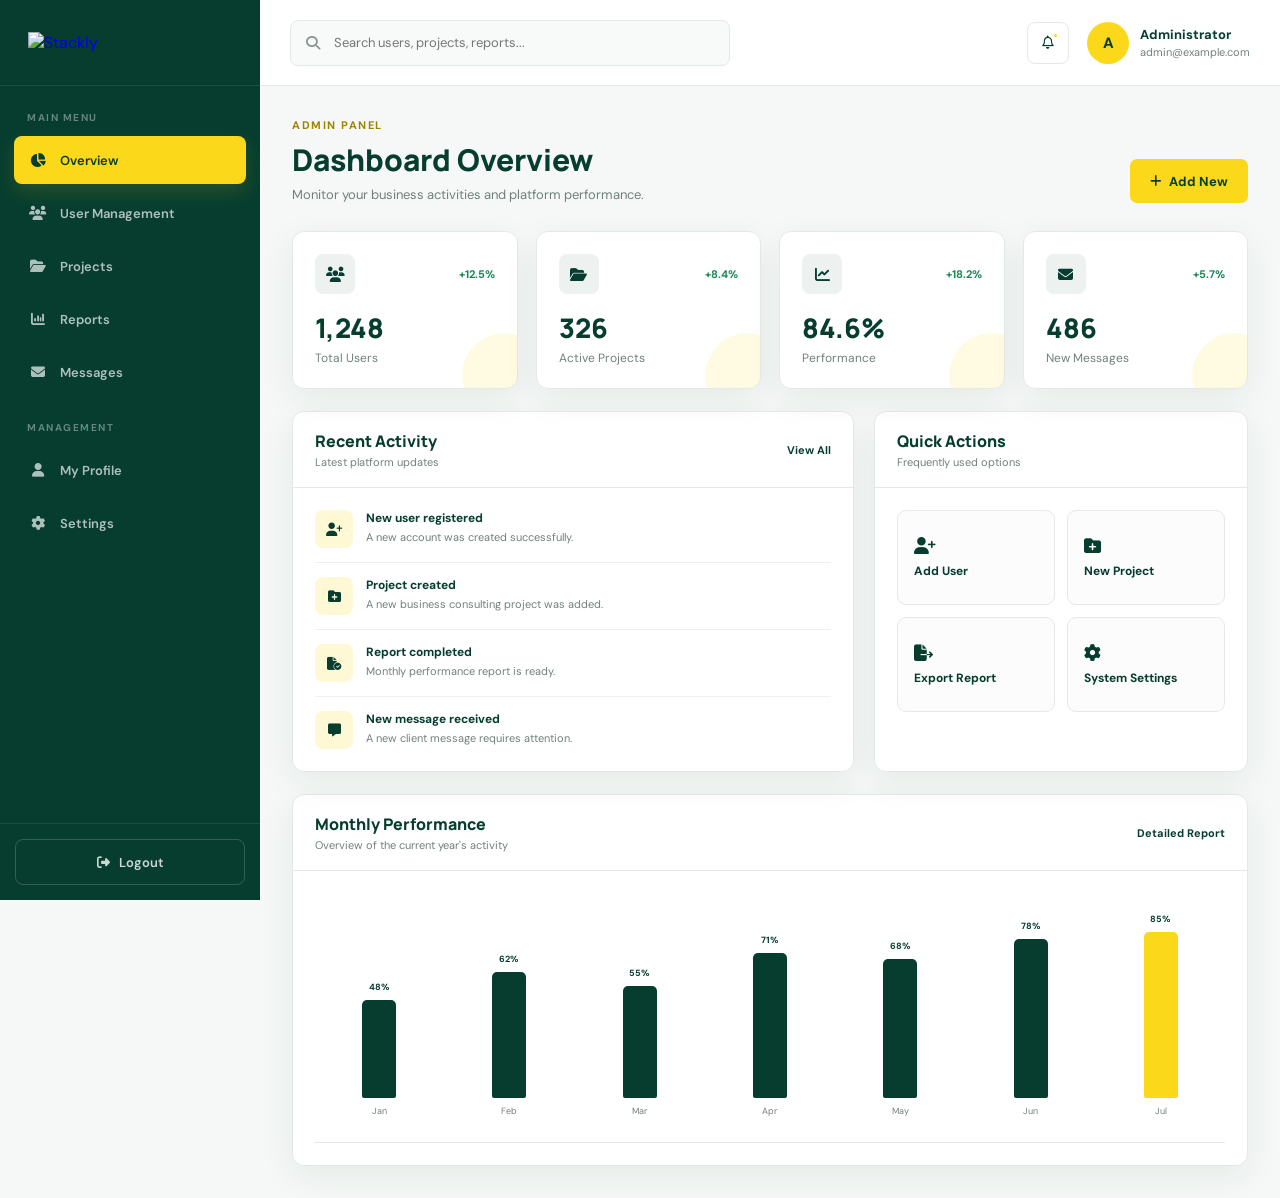
==== admin-dashboard.html @ 4df04bf5 "Add files via upload" ====
<!DOCTYPE html>
<html lang="en">

<head>
  <meta charset="UTF-8">
  <meta name="viewport" content="width=device-width, initial-scale=1.0">

  <title>Admin Dashboard | Stackly</title>

  <link rel="preconnect" href="https://fonts.googleapis.com">
  <link rel="preconnect" href="https://fonts.gstatic.com" crossorigin>

  <link
    href="https://fonts.googleapis.com/css2?family=DM+Sans:wght@400;500;600;700&family=Manrope:wght@500;600;700;800&display=swap"
    rel="stylesheet">

  <link
    rel="stylesheet"
    href="https://cdnjs.cloudflare.com/ajax/libs/font-awesome/6.7.2/css/all.min.css">

  <style>
    :root {
      --green: #063d2f;
      --green-light: #0b5743;
      --yellow: #fbd819;
      --white: #ffffff;
      --bg: #f5f8f6;
      --border: #e2e9e6;
      --text: #063d2f;
      --muted: #71807b;
      --danger: #dc3545;
      --success: #198754;
      --warning: #d69e00;
      --shadow: 0 10px 35px rgba(6, 61, 47, .07);
      --sidebar-width: 260px;
    }

    * {
      margin: 0;
      padding: 0;
      box-sizing: border-box;
    }

    html {
      scroll-behavior: smooth;
    }

    body {
      font-family: "DM Sans", sans-serif;
      background: var(--bg);
      color: var(--text);
      overflow-x: hidden;
    }

    button,
    input,
    select {
      font-family: inherit;
    }

    a {
      text-decoration: none;
    }

    /* =========================================
       SIDEBAR
    ========================================= */

    .admin_sidebar {
      position: fixed;
      top: 0;
      left: 0;
      z-index: 1000;
      width: var(--sidebar-width);
      height: 100vh;
      display: flex;
      flex-direction: column;
      background: var(--green);
      transition: .35s ease;
    }

    .sidebar_logo {
      height: 86px;
      padding: 20px 28px;
      display: flex;
      align-items: center;
      border-bottom: 1px solid rgba(255,255,255,.09);
    }

    .sidebar_logo img {
      width: 145px;
      height: auto;
      display: block;
    }

    .sidebar_menu {
      flex: 1;
      padding: 25px 14px;
      overflow-y: auto;
    }

    .menu_label {
      display: block;
      margin: 0 13px 12px;
      color: rgba(255,255,255,.38);
      font-size: 10px;
      font-weight: 700;
      letter-spacing: 1.5px;
      text-transform: uppercase;
    }

    .sidebar_menu ul {
      padding: 0;
      margin: 0;
      list-style: none;
    }

    .sidebar_menu li {
      margin-bottom: 5px;
    }

    .sidebar_menu a {
      position: relative;
      min-height: 48px;
      padding: 0 14px;
      display: flex;
      align-items: center;
      gap: 13px;
      border-radius: 8px;
      color: rgba(255,255,255,.68);
      font-size: 13px;
      font-weight: 600;
      transition: .3s ease;
    }

    .sidebar_menu a i {
      width: 19px;
      text-align: center;
      font-size: 14px;
    }

    .sidebar_menu a:hover {
      color: var(--yellow);
      background: rgba(255,255,255,.06);
      transform: translateX(3px);
    }

    .sidebar_menu a.active {
      color: var(--green);
      background: var(--yellow);
      box-shadow: 0 8px 20px rgba(251,216,25,.14);
    }

    .sidebar_menu a.active i {
      color: var(--green);
    }

    .sidebar_bottom {
      padding: 15px;
      border-top: 1px solid rgba(255,255,255,.09);
    }

    .logout_btn {
      width: 100%;
      height: 46px;
      display: flex;
      align-items: center;
      justify-content: center;
      gap: 9px;
      border: 1px solid rgba(255,255,255,.18);
      border-radius: 8px;
      background: transparent;
      color: rgba(255,255,255,.8);
      font-size: 13px;
      font-weight: 600;
      cursor: pointer;
      transition: .3s ease;
    }

    .logout_btn:hover {
      color: var(--green);
      background: var(--yellow);
      border-color: var(--yellow);
    }

    /* =========================================
       MOBILE OVERLAY
    ========================================= */

    .sidebar_overlay {
      position: fixed;
      inset: 0;
      z-index: 998;
      display: none;
      background: rgba(0,0,0,.45);
    }

    .sidebar_overlay.show {
      display: block;
    }

    /* =========================================
       MAIN
    ========================================= */

    .admin_main {
      min-height: 100vh;
      margin-left: var(--sidebar-width);
    }

    /* =========================================
       TOP HEADER
    ========================================= */

    .admin_header {
      position: sticky;
      top: 0;
      z-index: 900;
      height: 86px;
      padding: 0 30px;
      display: flex;
      align-items: center;
      justify-content: space-between;
      gap: 25px;
      background: rgba(255,255,255,.95);
      border-bottom: 1px solid var(--border);
      backdrop-filter: blur(15px);
    }

    .mobile_menu_btn {
      display: none;
      width: 42px;
      height: 42px;
      border: 1px solid var(--border);
      border-radius: 8px;
      background: var(--white);
      color: var(--green);
      cursor: pointer;
    }

    .header_search {
      position: relative;
      width: 100%;
      max-width: 440px;
    }

    .header_search i {
      position: absolute;
      top: 50%;
      left: 16px;
      transform: translateY(-50%);
      color: #8b9894;
      font-size: 14px;
    }

    .header_search input {
      width: 100%;
      height: 46px;
      padding: 0 18px 0 43px;
      border: 1px solid var(--border);
      border-radius: 8px;
      outline: none;
      background: #f8faf9;
      color: var(--green);
      font-size: 13px;
      transition: .3s ease;
    }

    .header_search input:focus {
      border-color: var(--yellow);
      background: var(--white);
      box-shadow: 0 0 0 3px rgba(251,216,25,.12);
    }

    .header_right {
      display: flex;
      align-items: center;
      gap: 18px;
    }

    .header_notification {
      position: relative;
      width: 42px;
      height: 42px;
      display: flex;
      align-items: center;
      justify-content: center;
      border: 1px solid var(--border);
      border-radius: 8px;
      background: var(--white);
      color: var(--green);
      cursor: pointer;
    }

    .notification_dot {
      position: absolute;
      top: 9px;
      right: 9px;
      width: 7px;
      height: 7px;
      border-radius: 50%;
      background: var(--yellow);
      border: 2px solid var(--white);
    }

    .header_user {
      display: flex;
      align-items: center;
      gap: 11px;
    }

    .user_avatar {
      width: 42px;
      height: 42px;
      display: flex;
      align-items: center;
      justify-content: center;
      border-radius: 50%;
      background: var(--yellow);
      color: var(--green);
      font-size: 15px;
      font-weight: 800;
    }

    .user_details strong {
      display: block;
      color: var(--green);
      font-size: 13px;
    }

    .user_details span {
      display: block;
      margin-top: 2px;
      color: var(--muted);
      font-size: 11px;
    }

    /* =========================================
       CONTENT
    ========================================= */

    .dashboard_content {
      padding: 32px;
    }

    .page_heading {
      margin-bottom: 28px;
      display: flex;
      align-items: flex-end;
      justify-content: space-between;
      gap: 20px;
    }

    .page_heading .eyebrow {
      display: block;
      margin-bottom: 7px;
      color: #9b8500;
      font-size: 11px;
      font-weight: 700;
      letter-spacing: 1.5px;
      text-transform: uppercase;
    }

    .page_heading h1 {
      margin-bottom: 6px;
      color: var(--green);
      font-family: "Manrope", sans-serif;
      font-size: 30px;
      font-weight: 800;
    }

    .page_heading p {
      color: var(--muted);
      font-size: 13px;
    }

    .header_action {
      min-height: 44px;
      padding: 0 18px;
      display: inline-flex;
      align-items: center;
      gap: 8px;
      border: 2px solid var(--yellow);
      border-radius: 7px;
      background: var(--yellow);
      color: var(--green);
      font-size: 13px;
      font-weight: 700;
      transition: .3s ease;
    }

    .header_action:hover {
      background: var(--green);
      border-color: var(--green);
      color: var(--white);
      transform: translateY(-2px);
    }

    /* =========================================
       DASHBOARD SECTIONS
    ========================================= */

    .dashboard_section {
      display: none;
      animation: sectionReveal .45s ease both;
    }

    .dashboard_section.active {
      display: block;
    }

    /* =========================================
       STAT CARDS
    ========================================= */

    .stats_grid {
      display: grid;
      grid-template-columns: repeat(4, 1fr);
      gap: 18px;
      margin-bottom: 22px;
    }

    .stat_card {
      position: relative;
      min-height: 145px;
      padding: 22px;
      overflow: hidden;
      background: var(--white);
      border: 1px solid var(--border);
      border-radius: 12px;
      box-shadow: var(--shadow);
      transition: .3s ease;
    }

    .stat_card:hover {
      transform: translateY(-5px);
      box-shadow: 0 16px 40px rgba(6,61,47,.11);
    }

    .stat_card::after {
      content: "";
      position: absolute;
      width: 85px;
      height: 85px;
      right: -30px;
      bottom: -30px;
      border-radius: 50%;
      background: rgba(251,216,25,.12);
    }

    .stat_top {
      display: flex;
      align-items: center;
      justify-content: space-between;
      margin-bottom: 15px;
    }

    .stat_icon {
      width: 40px;
      height: 40px;
      display: flex;
      align-items: center;
      justify-content: center;
      border-radius: 8px;
      background: rgba(6,61,47,.07);
      color: var(--green);
      font-size: 15px;
    }

    .stat_change {
      color: var(--success);
      font-size: 11px;
      font-weight: 700;
    }

    .stat_card h3 {
      margin-bottom: 4px;
      color: var(--green);
      font-family: "Manrope", sans-serif;
      font-size: 27px;
      font-weight: 800;
    }

    .stat_card p {
      color: var(--muted);
      font-size: 12px;
    }

    /* =========================================
       GRID
    ========================================= */

    .content_grid {
      display: grid;
      grid-template-columns: 1.5fr 1fr;
      gap: 20px;
      margin-bottom: 22px;
    }

    .content_card {
      background: var(--white);
      border: 1px solid var(--border);
      border-radius: 12px;
      box-shadow: var(--shadow);
      overflow: hidden;
    }

    .card_header {
      min-height: 70px;
      padding: 18px 22px;
      display: flex;
      align-items: center;
      justify-content: space-between;
      gap: 15px;
      border-bottom: 1px solid var(--border);
    }

    .card_header h2 {
      color: var(--green);
      font-family: "Manrope", sans-serif;
      font-size: 16px;
      font-weight: 800;
    }

    .card_header p {
      margin-top: 3px;
      color: var(--muted);
      font-size: 11px;
    }

    .card_link {
      color: var(--green);
      font-size: 11px;
      font-weight: 700;
    }

    .card_link:hover {
      color: #9b8500;
    }

    .card_body {
      padding: 22px;
    }

    /* =========================================
       ACTIVITY
    ========================================= */

    .activity_item {
      display: flex;
      gap: 13px;
      padding: 14px 0;
      border-bottom: 1px solid #edf1ef;
    }

    .activity_item:first-child {
      padding-top: 0;
    }

    .activity_item:last-child {
      border-bottom: 0;
      padding-bottom: 0;
    }

    .activity_icon {
      width: 38px;
      height: 38px;
      flex: 0 0 38px;
      display: flex;
      align-items: center;
      justify-content: center;
      border-radius: 8px;
      background: rgba(251,216,25,.18);
      color: var(--green);
      font-size: 13px;
    }

    .activity_content strong {
      display: block;
      margin-bottom: 3px;
      color: var(--green);
      font-size: 12px;
    }

    .activity_content span {
      display: block;
      color: var(--muted);
      font-size: 11px;
      line-height: 1.5;
    }

    /* =========================================
       QUICK ACTIONS
    ========================================= */

    .quick_actions {
      display: grid;
      grid-template-columns: 1fr 1fr;
      gap: 12px;
    }

    .quick_action {
      min-height: 95px;
      padding: 16px;
      display: flex;
      flex-direction: column;
      justify-content: center;
      gap: 9px;
      border: 1px solid var(--border);
      border-radius: 9px;
      background: #fbfcfb;
      color: var(--green);
      transition: .3s ease;
    }

    .quick_action:hover {
      border-color: var(--yellow);
      background: #fffdf1;
      transform: translateY(-3px);
    }

    .quick_action i {
      font-size: 17px;
    }

    .quick_action span {
      font-size: 12px;
      font-weight: 700;
    }

    /* =========================================
       SEARCH BAR
    ========================================= */

    .section_toolbar {
      margin-bottom: 18px;
      padding: 15px;
      display: flex;
      align-items: center;
      justify-content: space-between;
      gap: 15px;
      background: var(--white);
      border: 1px solid var(--border);
      border-radius: 10px;
    }

    .section_search {
      position: relative;
      width: 100%;
      max-width: 350px;
    }

    .section_search i {
      position: absolute;
      left: 14px;
      top: 50%;
      transform: translateY(-50%);
      color: #8b9894;
      font-size: 13px;
    }

    .section_search input {
      width: 100%;
      height: 42px;
      padding: 0 15px 0 38px;
      border: 1px solid var(--border);
      border-radius: 7px;
      outline: none;
      font-size: 12px;
      color: var(--green);
    }

    .section_search input:focus {
      border-color: var(--yellow);
      box-shadow: 0 0 0 3px rgba(251,216,25,.1);
    }

    .filter_select {
      height: 42px;
      padding: 0 35px 0 12px;
      border: 1px solid var(--border);
      border-radius: 7px;
      background: var(--white);
      color: var(--green);
      outline: none;
      cursor: pointer;
      font-size: 12px;
    }

    /* =========================================
       TABLE
    ========================================= */

    .table_wrap {
      width: 100%;
      overflow-x: auto;
      background: var(--white);
      border: 1px solid var(--border);
      border-radius: 12px;
      box-shadow: var(--shadow);
    }

    .admin_table {
      width: 100%;
      min-width: 700px;
      border-collapse: collapse;
    }

    .admin_table th {
      padding: 15px 18px;
      background: #f8faf9;
      color: #687771;
      font-size: 10px;
      font-weight: 700;
      letter-spacing: .7px;
      text-align: left;
      text-transform: uppercase;
      border-bottom: 1px solid var(--border);
    }

    .admin_table td {
      padding: 16px 18px;
      color: var(--green);
      font-size: 12px;
      border-bottom: 1px solid #edf1ef;
    }

    .admin_table tr:last-child td {
      border-bottom: 0;
    }

    .admin_table tbody tr {
      transition: .2s ease;
    }

    .admin_table tbody tr:hover {
      background: #fcfdfc;
    }

    .table_user {
      display: flex;
      align-items: center;
      gap: 10px;
    }

    .mini_avatar {
      width: 32px;
      height: 32px;
      display: flex;
      align-items: center;
      justify-content: center;
      border-radius: 50%;
      background: var(--green);
      color: var(--yellow);
      font-size: 11px;
      font-weight: 800;
    }

    .table_user strong {
      display: block;
      font-size: 12px;
    }

    .table_user span {
      display: block;
      margin-top: 2px;
      color: var(--muted);
      font-size: 10px;
    }

    .status {
      display: inline-flex;
      align-items: center;
      gap: 5px;
      padding: 5px 9px;
      border-radius: 20px;
      font-size: 10px;
      font-weight: 700;
    }

    .status.active {
      background: rgba(25,135,84,.1);
      color: var(--success);
    }

    .status.pending {
      background: rgba(251,216,25,.18);
      color: #997d00;
    }

    .status.inactive {
      background: rgba(220,53,69,.1);
      color: var(--danger);
    }

    .table_action {
      width: 32px;
      height: 32px;
      display: inline-flex;
      align-items: center;
      justify-content: center;
      border: 1px solid var(--border);
      border-radius: 6px;
      background: var(--white);
      color: var(--green);
      cursor: pointer;
      transition: .25s ease;
    }

    .table_action:hover {
      background: var(--yellow);
      border-color: var(--yellow);
    }

    /* =========================================
       CHART
    ========================================= */

    .chart_area {
      height: 250px;
      padding-top: 10px;
    }

    .chart_bars {
      height: 100%;
      display: flex;
      align-items: flex-end;
      justify-content: space-around;
      gap: 12px;
      padding: 10px 5px 25px;
      border-bottom: 1px solid var(--border);
    }

    .chart_bar_group {
      height: 100%;
      flex: 1;
      max-width: 55px;
      display: flex;
      align-items: center;
      flex-direction: column;
      justify-content: flex-end;
      gap: 7px;
    }

    .chart_value {
      color: var(--green);
      font-size: 9px;
      font-weight: 700;
    }

    .chart_bar {
      width: 100%;
      max-width: 34px;
      min-height: 8px;
      border-radius: 5px 5px 2px 2px;
      background: var(--green);
      animation: barGrow .8s ease both;
      transform-origin: bottom;
    }

    .chart_bar.highlight {
      background: var(--yellow);
    }

    .chart_label {
      color: var(--muted);
      font-size: 9px;
    }

    /* =========================================
       PROFILE
    ========================================= */

    .profile_card {
      max-width: 800px;
      background: var(--white);
      border: 1px solid var(--border);
      border-radius: 12px;
      box-shadow: var(--shadow);
      overflow: hidden;
    }

    .profile_banner {
      height: 130px;
      position: relative;
      background: var(--green);
      overflow: hidden;
    }

    .profile_banner::after {
      content: "";
      position: absolute;
      width: 220px;
      height: 220px;
      right: -60px;
      top: -120px;
      border: 35px solid rgba(251,216,25,.15);
      border-radius: 50%;
    }

    .profile_avatar_large {
      position: absolute;
      z-index: 2;
      bottom: -35px;
      left: 28px;
      width: 90px;
      height: 90px;
      display: flex;
      align-items: center;
      justify-content: center;
      border: 5px solid var(--white);
      border-radius: 50%;
      background: var(--yellow);
      color: var(--green);
      font-size: 28px;
      font-weight: 800;
    }

    .profile_body {
      padding: 55px 28px 28px;
    }

    .profile_body h2 {
      margin-bottom: 5px;
      color: var(--green);
      font-family: "Manrope", sans-serif;
      font-size: 22px;
      font-weight: 800;
    }

    .profile_body > p {
      color: var(--muted);
      font-size: 12px;
    }

    .profile_info {
      display: grid;
      grid-template-columns: 1fr 1fr;
      gap: 15px;
      margin-top: 25px;
    }

    .profile_info_item {
      padding: 16px;
      border: 1px solid var(--border);
      border-radius: 8px;
    }

    .profile_info_item span {
      display: block;
      margin-bottom: 5px;
      color: var(--muted);
      font-size: 10px;
      text-transform: uppercase;
    }

    .profile_info_item strong {
      color: var(--green);
      font-size: 13px;
      word-break: break-word;
    }

    /* =========================================
       SETTINGS
    ========================================= */

    .settings_card {
      max-width: 800px;
      padding: 28px;
      background: var(--white);
      border: 1px solid var(--border);
      border-radius: 12px;
      box-shadow: var(--shadow);
    }

    .setting_row {
      min-height: 70px;
      display: flex;
      align-items: center;
      justify-content: space-between;
      gap: 20px;
      border-bottom: 1px solid var(--border);
    }

    .setting_row:last-child {
      border-bottom: 0;
    }

    .setting_row strong {
      display: block;
      margin-bottom: 4px;
      color: var(--green);
      font-size: 13px;
    }

    .setting_row span {
      color: var(--muted);
      font-size: 11px;
    }

    .toggle {
      position: relative;
      width: 45px;
      height: 24px;
      display: inline-block;
    }

    .toggle input {
      display: none;
    }

    .toggle_slider {
      position: absolute;
      inset: 0;
      border-radius: 30px;
      background: #d9e2df;
      cursor: pointer;
      transition: .3s;
    }

    .toggle_slider::before {
      content: "";
      position: absolute;
      width: 18px;
      height: 18px;
      left: 3px;
      top: 3px;
      border-radius: 50%;
      background: var(--white);
      transition: .3s;
    }

    .toggle input:checked + .toggle_slider {
      background: var(--green);
    }

    .toggle input:checked + .toggle_slider::before {
      transform: translateX(21px);
      background: var(--yellow);
    }

    /* =========================================
       EMPTY SEARCH
    ========================================= */

    .no_results {
      display: none;
      padding: 35px 20px;
      text-align: center;
      color: var(--muted);
      font-size: 13px;
    }

    /* =========================================
       ANIMATIONS
    ========================================= */

    @keyframes sectionReveal {
      from {
        opacity: 0;
        transform: translateY(12px);
      }

      to {
        opacity: 1;
        transform: translateY(0);
      }
    }

    @keyframes barGrow {
      from {
        transform: scaleY(0);
      }

      to {
        transform: scaleY(1);
      }
    }

    /* =========================================
       RESPONSIVE
    ========================================= */

    @media (max-width: 1200px) {
      .stats_grid {
        grid-template-columns: repeat(2, 1fr);
      }

      .content_grid {
        grid-template-columns: 1fr;
      }
    }

    @media (max-width: 991px) {

      .admin_sidebar {
        transform: translateX(-100%);
      }

      .admin_sidebar.open {
        transform: translateX(0);
      }

      .admin_main {
        margin-left: 0;
      }

      .mobile_menu_btn {
        display: inline-flex;
        align-items: center;
        justify-content: center;
      }

      .admin_header {
        padding: 0 20px;
      }

      .header_search {
        max-width: none;
      }

      .dashboard_content {
        padding: 25px 20px;
      }
    }

    @media (max-width: 767px) {

      .admin_header {
        height: 72px;
        gap: 10px;
      }

      .header_right {
        gap: 8px;
      }

      .header_notification {
        display: none;
      }

      .user_details {
        display: none;
      }

      .header_search {
        max-width: 220px;
      }

      .page_heading {
        align-items: flex-start;
        flex-direction: column;
      }

      .stats_grid {
        grid-template-columns: 1fr 1fr;
      }

      .profile_info {
        grid-template-columns: 1fr;
      }
    }

    @media (max-width: 575px) {

      .dashboard_content {
        padding: 20px 14px;
      }

      .header_search {
        display: none;
      }

      .stats_grid {
        grid-template-columns: 1fr;
      }

      .quick_actions {
        grid-template-columns: 1fr;
      }

      .section_toolbar {
        align-items: stretch;
        flex-direction: column;
      }

      .section_search {
        max-width: none;
      }

      .filter_select {
        width: 100%;
      }

      .page_heading h1 {
        font-size: 26px;
      }
    }
  </style>
</head>

<body>

  <!-- =========================================
       SIDEBAR
  ========================================== -->

  <aside class="admin_sidebar" id="adminSidebar">

    <a href="index.html" class="sidebar_logo">
      <img src="./assets/images/logos/logo.webp" alt="Stackly">
    </a>

    <nav class="sidebar_menu">

      <span class="menu_label">Main Menu</span>

      <ul>

        <li>
          <a href="#" class="sidebar_link active" data-section="overview">
            <i class="fa-solid fa-chart-pie"></i>
            <span>Overview</span>
          </a>
        </li>

        <li>
          <a href="#" class="sidebar_link" data-section="users">
            <i class="fa-solid fa-users"></i>
            <span>User Management</span>
          </a>
        </li>

        <li>
          <a href="#" class="sidebar_link" data-section="projects">
            <i class="fa-solid fa-folder-open"></i>
            <span>Projects</span>
          </a>
        </li>

        <li>
          <a href="#" class="sidebar_link" data-section="reports">
            <i class="fa-solid fa-chart-column"></i>
            <span>Reports</span>
          </a>
        </li>

        <li>
          <a href="#" class="sidebar_link" data-section="messages">
            <i class="fa-solid fa-envelope"></i>
            <span>Messages</span>
          </a>
        </li>

      </ul>

      <span class="menu_label" style="margin-top:25px;">Management</span>

      <ul>

        <li>
          <a href="#" class="sidebar_link" data-section="profile">
            <i class="fa-solid fa-user"></i>
            <span>My Profile</span>
          </a>
        </li>

        <li>
          <a href="#" class="sidebar_link" data-section="settings">
            <i class="fa-solid fa-gear"></i>
            <span>Settings</span>
          </a>
        </li>

      </ul>

    </nav>

    <div class="sidebar_bottom">

      <button type="button" class="logout_btn" id="logoutBtn">
        <i class="fa-solid fa-right-from-bracket"></i>
        Logout
      </button>

    </div>

  </aside>


  <div class="sidebar_overlay" id="sidebarOverlay"></div>


  <!-- =========================================
       MAIN
  ========================================== -->

  <div class="admin_main">

    <!-- Header -->

    <header class="admin_header">

      <button
        type="button"
        class="mobile_menu_btn"
        id="mobileMenuBtn">
        <i class="fa-solid fa-bars"></i>
      </button>

      <div class="header_search">

        <i class="fa-solid fa-magnifying-glass"></i>

        <input
          type="search"
          id="globalSearch"
          placeholder="Search users, projects, reports...">

      </div>

      <div class="header_right">

        <button
          type="button"
          class="header_notification"
          onclick="location.href='404.html'">

          <i class="fa-regular fa-bell"></i>
          <span class="notification_dot"></span>

        </button>

        <div class="header_user">

          <div class="user_avatar" id="headerAvatar">
            A
          </div>

          <div class="user_details">

            <strong>Administrator</strong>

            <span id="headerEmail">
              admin@example.com
            </span>

          </div>

        </div>

      </div>

    </header>


    <main class="dashboard_content">


      <!-- =========================================
           OVERVIEW
      ========================================== -->

      <section
        class="dashboard_section active"
        id="section-overview">

        <div class="page_heading">

          <div>
            <span class="eyebrow">Admin Panel</span>

            <h1>Dashboard Overview</h1>

            <p>
              Monitor your business activities and platform performance.
            </p>
          </div>

          <a href="404.html" class="header_action">
            <i class="fa-solid fa-plus"></i>
            Add New
          </a>

        </div>


        <div class="stats_grid">

          <div class="stat_card">

            <div class="stat_top">

              <div class="stat_icon">
                <i class="fa-solid fa-users"></i>
              </div>

              <span class="stat_change">
                +12.5%
              </span>

            </div>

            <h3>1,248</h3>
            <p>Total Users</p>

          </div>


          <div class="stat_card">

            <div class="stat_top">

              <div class="stat_icon">
                <i class="fa-solid fa-folder-open"></i>
              </div>

              <span class="stat_change">
                +8.4%
              </span>

            </div>

            <h3>326</h3>
            <p>Active Projects</p>

          </div>


          <div class="stat_card">

            <div class="stat_top">

              <div class="stat_icon">
                <i class="fa-solid fa-chart-line"></i>
              </div>

              <span class="stat_change">
                +18.2%
              </span>

            </div>

            <h3>84.6%</h3>
            <p>Performance</p>

          </div>


          <div class="stat_card">

            <div class="stat_top">

              <div class="stat_icon">
                <i class="fa-solid fa-envelope"></i>
              </div>

              <span class="stat_change">
                +5.7%
              </span>

            </div>

            <h3>486</h3>
            <p>New Messages</p>

          </div>

        </div>


        <div class="content_grid">

          <!-- Activity -->

          <div class="content_card">

            <div class="card_header">

              <div>
                <h2>Recent Activity</h2>
                <p>Latest platform updates</p>
              </div>

              <a href="404.html" class="card_link">
                View All
              </a>

            </div>

            <div class="card_body">

              <div class="activity_item">

                <div class="activity_icon">
                  <i class="fa-solid fa-user-plus"></i>
                </div>

                <div class="activity_content">
                  <strong>New user registered</strong>
                  <span>
                    A new account was created successfully.
                  </span>
                </div>

              </div>


              <div class="activity_item">

                <div class="activity_icon">
                  <i class="fa-solid fa-folder-plus"></i>
                </div>

                <div class="activity_content">
                  <strong>Project created</strong>
                  <span>
                    A new business consulting project was added.
                  </span>
                </div>

              </div>


              <div class="activity_item">

                <div class="activity_icon">
                  <i class="fa-solid fa-file-circle-check"></i>
                </div>

                <div class="activity_content">
                  <strong>Report completed</strong>
                  <span>
                    Monthly performance report is ready.
                  </span>
                </div>

              </div>


              <div class="activity_item">

                <div class="activity_icon">
                  <i class="fa-solid fa-message"></i>
                </div>

                <div class="activity_content">
                  <strong>New message received</strong>
                  <span>
                    A new client message requires attention.
                  </span>
                </div>

              </div>

            </div>

          </div>


          <!-- Quick Actions -->

          <div class="content_card">

            <div class="card_header">

              <div>
                <h2>Quick Actions</h2>
                <p>Frequently used options</p>
              </div>

            </div>

            <div class="card_body">

              <div class="quick_actions">

                <a href="404.html" class="quick_action">
                  <i class="fa-solid fa-user-plus"></i>
                  <span>Add User</span>
                </a>

                <a href="404.html" class="quick_action">
                  <i class="fa-solid fa-folder-plus"></i>
                  <span>New Project</span>
                </a>

                <a href="404.html" class="quick_action">
                  <i class="fa-solid fa-file-export"></i>
                  <span>Export Report</span>
                </a>

                <a href="404.html" class="quick_action">
                  <i class="fa-solid fa-gear"></i>
                  <span>System Settings</span>
                </a>

              </div>

            </div>

          </div>

        </div>


        <!-- Performance -->

        <div class="content_card">

          <div class="card_header">

            <div>
              <h2>Monthly Performance</h2>
              <p>Overview of the current year's activity</p>
            </div>

            <a href="404.html" class="card_link">
              Detailed Report
            </a>

          </div>

          <div class="card_body">

            <div class="chart_area">

              <div class="chart_bars">

                <div class="chart_bar_group">
                  <span class="chart_value">48%</span>
                  <div class="chart_bar" style="height:48%;"></div>
                  <span class="chart_label">Jan</span>
                </div>

                <div class="chart_bar_group">
                  <span class="chart_value">62%</span>
                  <div class="chart_bar" style="height:62%;"></div>
                  <span class="chart_label">Feb</span>
                </div>

                <div class="chart_bar_group">
                  <span class="chart_value">55%</span>
                  <div class="chart_bar" style="height:55%;"></div>
                  <span class="chart_label">Mar</span>
                </div>

                <div class="chart_bar_group">
                  <span class="chart_value">71%</span>
                  <div class="chart_bar" style="height:71%;"></div>
                  <span class="chart_label">Apr</span>
                </div>

                <div class="chart_bar_group">
                  <span class="chart_value">68%</span>
                  <div class="chart_bar" style="height:68%;"></div>
                  <span class="chart_label">May</span>
                </div>

                <div class="chart_bar_group">
                  <span class="chart_value">78%</span>
                  <div class="chart_bar" style="height:78%;"></div>
                  <span class="chart_label">Jun</span>
                </div>

                <div class="chart_bar_group">
                  <span class="chart_value">85%</span>
                  <div class="chart_bar highlight" style="height:85%;"></div>
                  <span class="chart_label">Jul</span>
                </div>

              </div>

            </div>

          </div>

        </div>

      </section>


      <!-- =========================================
           USER MANAGEMENT
      ========================================== -->

      <section
        class="dashboard_section"
        id="section-users">

        <div class="page_heading">

          <div>
            <span class="eyebrow">Management</span>
            <h1>User Management</h1>
            <p>Search and manage registered users.</p>
          </div>

          <a href="404.html" class="header_action">
            <i class="fa-solid fa-user-plus"></i>
            Add User
          </a>

        </div>


        <div class="section_toolbar">

          <div class="section_search">

            <i class="fa-solid fa-magnifying-glass"></i>

            <input
              type="search"
              class="table_search"
              data-table="usersTable"
              placeholder="Search by name or email...">

          </div>

          <select
            class="filter_select"
            id="userStatusFilter">

            <option value="all">All Status</option>
            <option value="active">Active</option>
            <option value="pending">Pending</option>
            <option value="inactive">Inactive</option>

          </select>

        </div>


        <div class="table_wrap">

          <table class="admin_table" id="usersTable">

            <thead>
              <tr>
                <th>User</th>
                <th>Role</th>
                <th>Joined</th>
                <th>Status</th>
                <th>Action</th>
              </tr>
            </thead>

            <tbody>

              <tr data-status="active">
                <td>
                  <div class="table_user">
                    <div class="mini_avatar">AK</div>
                    <div>
                      <strong>Arun Kumar</strong>
                      <span>arun@example.com</span>
                    </div>
                  </div>
                </td>
                <td>User</td>
                <td>16 Sep 2026</td>
                <td>
                  <span class="status active">
                    <i class="fa-solid fa-circle"></i>
                    Active
                  </span>
                </td>
                <td>
                  <a href="404.html" class="table_action">
                    <i class="fa-solid fa-eye"></i>
                  </a>
                </td>
              </tr>


              <tr data-status="active">
                <td>
                  <div class="table_user">
                    <div class="mini_avatar">RS</div>
                    <div>
                      <strong>Rahul S</strong>
                      <span>rahul@example.com</span>
                    </div>
                  </div>
                </td>
                <td>User</td>
                <td>14 Sep 2026</td>
                <td>
                  <span class="status active">
                    <i class="fa-solid fa-circle"></i>
                    Active
                  </span>
                </td>
                <td>
                  <a href="404.html" class="table_action">
                    <i class="fa-solid fa-eye"></i>
                  </a>
                </td>
              </tr>


              <tr data-status="pending">
                <td>
                  <div class="table_user">
                    <div class="mini_avatar">MP</div>
                    <div>
                      <strong>Meena P</strong>
                      <span>meena@example.com</span>
                    </div>
                  </div>
                </td>
                <td>User</td>
                <td>12 Sep 2026</td>
                <td>
                  <span class="status pending">
                    <i class="fa-solid fa-circle"></i>
                    Pending
                  </span>
                </td>
                <td>
                  <a href="404.html" class="table_action">
                    <i class="fa-solid fa-eye"></i>
                  </a>
                </td>
              </tr>


              <tr data-status="inactive">
                <td>
                  <div class="table_user">
                    <div class="mini_avatar">VK</div>
                    <div>
                      <strong>Vijay Kumar</strong>
                      <span>vijay@example.com</span>
                    </div>
                  </div>
                </td>
                <td>User</td>
                <td>10 Sep 2026</td>
                <td>
                  <span class="status inactive">
                    <i class="fa-solid fa-circle"></i>
                    Inactive
                  </span>
                </td>
                <td>
                  <a href="404.html" class="table_action">
                    <i class="fa-solid fa-eye"></i>
                  </a>
                </td>
              </tr>

            </tbody>

          </table>

          <div class="no_results" id="usersNoResults">
            No users found.
          </div>

        </div>

      </section>


      <!-- =========================================
           PROJECTS
      ========================================== -->

      <section
        class="dashboard_section"
        id="section-projects">

        <div class="page_heading">

          <div>
            <span class="eyebrow">Management</span>
            <h1>Projects</h1>
            <p>Monitor current business consulting projects.</p>
          </div>

          <a href="404.html" class="header_action">
            <i class="fa-solid fa-plus"></i>
            New Project
          </a>

        </div>


        <div class="section_toolbar">

          <div class="section_search">

            <i class="fa-solid fa-magnifying-glass"></i>

            <input
              type="search"
              class="table_search"
              data-table="projectsTable"
              placeholder="Search projects...">

          </div>

          <select class="filter_select">

            <option>All Projects</option>
            <option>Active</option>
            <option>Completed</option>
            <option>Pending</option>

          </select>

        </div>


        <div class="table_wrap">

          <table class="admin_table" id="projectsTable">

            <thead>
              <tr>
                <th>Project</th>
                <th>Client</th>
                <th>Category</th>
                <th>Status</th>
                <th>Action</th>
              </tr>
            </thead>

            <tbody>

              <tr>
                <td><strong>Business Strategy</strong></td>
                <td>ABC Solutions</td>
                <td>Consulting</td>
                <td>
                  <span class="status active">Active</span>
                </td>
                <td>
                  <a href="404.html" class="table_action">
                    <i class="fa-solid fa-arrow-up-right-from-square"></i>
                  </a>
                </td>
              </tr>

              <tr>
                <td><strong>Market Analysis</strong></td>
                <td>Nova Enterprises</td>
                <td>Research</td>
                <td>
                  <span class="status pending">Pending</span>
                </td>
                <td>
                  <a href="404.html" class="table_action">
                    <i class="fa-solid fa-arrow-up-right-from-square"></i>
                  </a>
                </td>
              </tr>

              <tr>
                <td><strong>Process Optimization</strong></td>
                <td>Future Tech</td>
                <td>Operations</td>
                <td>
                  <span class="status active">Active</span>
                </td>
                <td>
                  <a href="404.html" class="table_action">
                    <i class="fa-solid fa-arrow-up-right-from-square"></i>
                  </a>
                </td>
              </tr>

              <tr>
                <td><strong>Growth Planning</strong></td>
                <td>Prime Group</td>
                <td>Strategy</td>
                <td>
                  <span class="status inactive">Completed</span>
                </td>
                <td>
                  <a href="404.html" class="table_action">
                    <i class="fa-solid fa-arrow-up-right-from-square"></i>
                  </a>
                </td>
              </tr>

            </tbody>

          </table>

        </div>

      </section>


      <!-- =========================================
           REPORTS
      ========================================== -->

      <section
        class="dashboard_section"
        id="section-reports">

        <div class="page_heading">

          <div>
            <span class="eyebrow">Analytics</span>
            <h1>Reports</h1>
            <p>Review business and platform performance reports.</p>
          </div>

          <a href="404.html" class="header_action">
            <i class="fa-solid fa-file-export"></i>
            Export Report
          </a>

        </div>


        <div class="stats_grid">

          <div class="stat_card">
            <div class="stat_top">
              <div class="stat_icon">
                <i class="fa-solid fa-users"></i>
              </div>
            </div>
            <h3>1,248</h3>
            <p>User Growth</p>
          </div>

          <div class="stat_card">
            <div class="stat_top">
              <div class="stat_icon">
                <i class="fa-solid fa-folder"></i>
              </div>
            </div>
            <h3>326</h3>
            <p>Projects</p>
          </div>

          <div class="stat_card">
            <div class="stat_top">
              <div class="stat_icon">
                <i class="fa-solid fa-arrow-trend-up"></i>
              </div>
            </div>
            <h3>84.6%</h3>
            <p>Success Rate</p>
          </div>

          <div class="stat_card">
            <div class="stat_top">
              <div class="stat_icon">
                <i class="fa-solid fa-clock"></i>
              </div>
            </div>
            <h3>92%</h3>
            <p>Efficiency</p>
          </div>

        </div>


        <div class="content_card">

          <div class="card_header">

            <div>
              <h2>Performance Report</h2>
              <p>Monthly activity summary</p>
            </div>

            <a href="404.html" class="card_link">
              Full Report
            </a>

          </div>

          <div class="card_body">

            <div class="chart_area">

              <div class="chart_bars">

                <div class="chart_bar_group">
                  <span class="chart_value">52%</span>
                  <div class="chart_bar" style="height:52%;"></div>
                  <span class="chart_label">Jan</span>
                </div>

                <div class="chart_bar_group">
                  <span class="chart_value">64%</span>
                  <div class="chart_bar" style="height:64%;"></div>
                  <span class="chart_label">Feb</span>
                </div>

                <div class="chart_bar_group">
                  <span class="chart_value">70%</span>
                  <div class="chart_bar" style="height:70%;"></div>
                  <span class="chart_label">Mar</span>
                </div>

                <div class="chart_bar_group">
                  <span class="chart_value">73%</span>
                  <div class="chart_bar" style="height:73%;"></div>
                  <span class="chart_label">Apr</span>
                </div>

                <div class="chart_bar_group">
                  <span class="chart_value">81%</span>
                  <div class="chart_bar" style="height:81%;"></div>
                  <span class="chart_label">May</span>
                </div>

                <div class="chart_bar_group">
                  <span class="chart_value">86%</span>
                  <div class="chart_bar highlight" style="height:86%;"></div>
                  <span class="chart_label">Jun</span>
                </div>

              </div>

            </div>

          </div>

        </div>

      </section>


      <!-- =========================================
           MESSAGES
      ========================================== -->

      <section
        class="dashboard_section"
        id="section-messages">

        <div class="page_heading">

          <div>
            <span class="eyebrow">Communication</span>
            <h1>Messages</h1>
            <p>Search and review recent messages.</p>
          </div>

          <a href="404.html" class="header_action">
            <i class="fa-solid fa-envelope"></i>
            New Message
          </a>

        </div>


        <div class="section_toolbar">

          <div class="section_search">

            <i class="fa-solid fa-magnifying-glass"></i>

            <input
              type="search"
              class="table_search"
              data-table="messagesTable"
              placeholder="Search messages...">

          </div>

        </div>


        <div class="table_wrap">

          <table class="admin_table" id="messagesTable">

            <thead>
              <tr>
                <th>Sender</th>
                <th>Subject</th>
                <th>Date</th>
                <th>Status</th>
                <th>Action</th>
              </tr>
            </thead>

            <tbody>

              <tr>
                <td><strong>Client Support</strong></td>
                <td>Business Consultation Request</td>
                <td>16 Sep 2026</td>
                <td>
                  <span class="status pending">New</span>
                </td>
                <td>
                  <a href="404.html" class="table_action">
                    <i class="fa-solid fa-eye"></i>
                  </a>
                </td>
              </tr>

              <tr>
                <td><strong>ABC Solutions</strong></td>
                <td>Project Update</td>
                <td>15 Sep 2026</td>
                <td>
                  <span class="status active">Read</span>
                </td>
                <td>
                  <a href="404.html" class="table_action">
                    <i class="fa-solid fa-eye"></i>
                  </a>
                </td>
              </tr>

              <tr>
                <td><strong>Nova Enterprises</strong></td>
                <td>Market Research Discussion</td>
                <td>14 Sep 2026</td>
                <td>
                  <span class="status pending">New</span>
                </td>
                <td>
                  <a href="404.html" class="table_action">
                    <i class="fa-solid fa-eye"></i>
                  </a>
                </td>
              </tr>

            </tbody>

          </table>

        </div>

      </section>


      <!-- =========================================
           PROFILE
      ========================================== -->

      <section
        class="dashboard_section"
        id="section-profile">

        <div class="page_heading">

          <div>
            <span class="eyebrow">Account</span>
            <h1>My Profile</h1>
            <p>Your administrator account information.</p>
          </div>

          <a href="404.html" class="header_action">
            <i class="fa-solid fa-pen"></i>
            Edit Profile
          </a>

        </div>


        <div class="profile_card">

          <div class="profile_banner">

            <div
              class="profile_avatar_large"
              id="profileAvatar">
              A
            </div>

          </div>

          <div class="profile_body">

            <h2>Administrator</h2>

            <p>System Administrator</p>

            <div class="profile_info">

              <div class="profile_info_item">

                <span>Email Address</span>

                <strong id="profileEmail">
                  admin@example.com
                </strong>

              </div>


              <div class="profile_info_item">

                <span>Role</span>

                <strong>Administrator</strong>

              </div>


              <div class="profile_info_item">

                <span>Login Time</span>

                <strong id="profileLoginTime">
                  -
                </strong>

              </div>


              <div class="profile_info_item">

                <span>Account Status</span>

                <strong>Active</strong>

              </div>

            </div>

          </div>

        </div>

      </section>


      <!-- =========================================
           SETTINGS
      ========================================== -->

      <section
        class="dashboard_section"
        id="section-settings">

        <div class="page_heading">

          <div>
            <span class="eyebrow">Configuration</span>
            <h1>Settings</h1>
            <p>Manage your dashboard preferences.</p>
          </div>

          <a href="404.html" class="header_action">
            <i class="fa-solid fa-floppy-disk"></i>
            Save Changes
          </a>

        </div>


        <div class="settings_card">

          <div class="setting_row">

            <div>
              <strong>Email Notifications</strong>
              <span>Receive important platform notifications.</span>
            </div>

            <label class="toggle">

              <input type="checkbox" checked>

              <span class="toggle_slider"></span>

            </label>

          </div>


          <div class="setting_row">

            <div>
              <strong>Activity Alerts</strong>
              <span>Receive alerts when account activity changes.</span>
            </div>

            <label class="toggle">

              <input type="checkbox" checked>

              <span class="toggle_slider"></span>

            </label>

          </div>


          <div class="setting_row">

            <div>
              <strong>Weekly Reports</strong>
              <span>Receive weekly business performance summaries.</span>
            </div>

            <label class="toggle">

              <input type="checkbox">

              <span class="toggle_slider"></span>

            </label>

          </div>


          <div class="setting_row">

            <div>
              <strong>Security Notifications</strong>
              <span>Receive notifications about account security.</span>
            </div>

            <label class="toggle">

              <input type="checkbox" checked>

              <span class="toggle_slider"></span>

            </label>

          </div>

        </div>

      </section>

    </main>

  </div>


  <!-- =========================================
       JAVASCRIPT
  ========================================== -->

  <script>

    document.addEventListener("DOMContentLoaded", function () {

      /* =========================================
         LOGIN EMAIL & TIME
      ========================================== */

      const storedEmail =
        localStorage.getItem("stacklyUserEmail") ||
        "admin@example.com";

      /*
        The Sign In page stores the selected email.
        If Admin was selected, this dashboard displays
        that email in the header and profile.
      */

      document.getElementById("headerEmail").textContent =
        storedEmail;

      document.getElementById("profileEmail").textContent =
        storedEmail;


      /* Login time */
      let loginTime =
        localStorage.getItem("stacklyLoginTime");

      if (!loginTime) {

        loginTime = new Date().toLocaleString("en-IN", {
          dateStyle: "medium",
          timeStyle: "short"
        });

        localStorage.setItem(
          "stacklyLoginTime",
          loginTime
        );

      }

      document.getElementById("profileLoginTime").textContent =
        loginTime;


      /* Avatar from email */
      const firstLetter =
        storedEmail.charAt(0).toUpperCase() || "A";

      document.getElementById("headerAvatar").textContent =
        firstLetter;

      document.getElementById("profileAvatar").textContent =
        firstLetter;


      /* =========================================
         SIDEBAR NAVIGATION
      ========================================== */

      const sidebarLinks =
        document.querySelectorAll(".sidebar_link");

      const sections =
        document.querySelectorAll(".dashboard_section");

      const sidebar =
        document.getElementById("adminSidebar");

      const overlay =
        document.getElementById("sidebarOverlay");


      sidebarLinks.forEach(function (link) {

        link.addEventListener("click", function (e) {

          e.preventDefault();

          const target =
            this.getAttribute("data-section");

          sidebarLinks.forEach(function (item) {
            item.classList.remove("active");
          });

          this.classList.add("active");


          sections.forEach(function (section) {
            section.classList.remove("active");
          });

          const targetSection =
            document.getElementById(
              "section-" + target
            );

          if (targetSection) {
            targetSection.classList.add("active");
          }


          sidebar.classList.remove("open");
          overlay.classList.remove("show");

          window.scrollTo({
            top: 0,
            behavior: "smooth"
          });

        });

      });


      /* =========================================
         MOBILE SIDEBAR
      ========================================== */

      const mobileMenuBtn =
        document.getElementById("mobileMenuBtn");


      mobileMenuBtn.addEventListener("click", function () {

        sidebar.classList.toggle("open");
        overlay.classList.toggle("show");

      });


      overlay.addEventListener("click", function () {

        sidebar.classList.remove("open");
        overlay.classList.remove("show");

      });


      /* =========================================
         GLOBAL SEARCH
      ========================================== */

      const globalSearch =
        document.getElementById("globalSearch");


      globalSearch.addEventListener("keydown", function (e) {

        if (e.key !== "Enter") return;

        const query =
          this.value.trim().toLowerCase();

        if (!query) return;


        let found = false;


        /* Search every table */

        document.querySelectorAll(".admin_table tbody tr")
          .forEach(function (row) {

            if (
              row.textContent
                .toLowerCase()
                .includes(query)
            ) {
              found = true;
            }

          });


        /* Search activity */

        document.querySelectorAll(".activity_item")
          .forEach(function (item) {

            if (
              item.textContent
                .toLowerCase()
                .includes(query)
            ) {
              found = true;
            }

          });


        if (found) {

          /* Automatically open User Management
             when a user/email is found */

          const usersLink =
            document.querySelector(
              '[data-section="users"]'
            );

          usersLink.click();

          const userSearch =
            document.querySelector(
              '[data-table="usersTable"]'
            );

          if (userSearch) {
            userSearch.value = query;
            userSearch.dispatchEvent(
              new Event("input")
            );
          }

        } else {

          alert(
            "No matching results found for: " + query
          );

        }

      });


      /* =========================================
         TABLE SEARCH
      ========================================== */

      document.querySelectorAll(".table_search")
        .forEach(function (searchInput) {

          searchInput.addEventListener("input", function () {

            const query =
              this.value.trim().toLowerCase();

            const tableId =
              this.getAttribute("data-table");

            const table =
              document.getElementById(tableId);

            if (!table) return;

            const rows =
              table.querySelectorAll("tbody tr");

            let visibleRows = 0;


            rows.forEach(function (row) {

              const matches =
                row.textContent
                  .toLowerCase()
                  .includes(query);

              row.style.display =
                matches ? "" : "none";

              if (matches) {
                visibleRows++;
              }

            });


            const noResults =
              document.getElementById(
                tableId.replace("Table", "NoResults")
              );

            if (noResults) {

              noResults.style.display =
                visibleRows === 0
                  ? "block"
                  : "none";

            }

          });

        });


      /* =========================================
         USER STATUS FILTER
      ========================================== */

      const statusFilter =
        document.getElementById("userStatusFilter");


      statusFilter.addEventListener("change", function () {

        const selected =
          this.value;

        const rows =
          document.querySelectorAll(
            "#usersTable tbody tr"
          );

        let visibleRows = 0;


        rows.forEach(function (row) {

          const status =
            row.getAttribute("data-status");

          const show =
            selected === "all" ||
            selected === status;

          row.style.display =
            show ? "" : "none";

          if (show) {
            visibleRows++;
          }

        });


        document.getElementById("usersNoResults")
          .style.display =
            visibleRows === 0
              ? "block"
              : "none";

      });


      /* =========================================
         LOGOUT
      ========================================== */

      document
        .getElementById("logoutBtn")
        .addEventListener("click", function () {

          /*
            Clear dummy login session information.
          */

          localStorage.removeItem(
            "stacklyUserEmail"
          );

          localStorage.removeItem(
            "stacklyUserRole"
          );

          localStorage.removeItem(
            "stacklyLoginTime"
          );

          window.location.href =
            "signin.html";

        });


      /* =========================================
         NOTIFICATION
      ========================================== */

      document
        .querySelector(".header_notification")
        .addEventListener("click", function () {

          window.location.href =
            "404.html";

        });

    });

  </script>

</body>

</html>
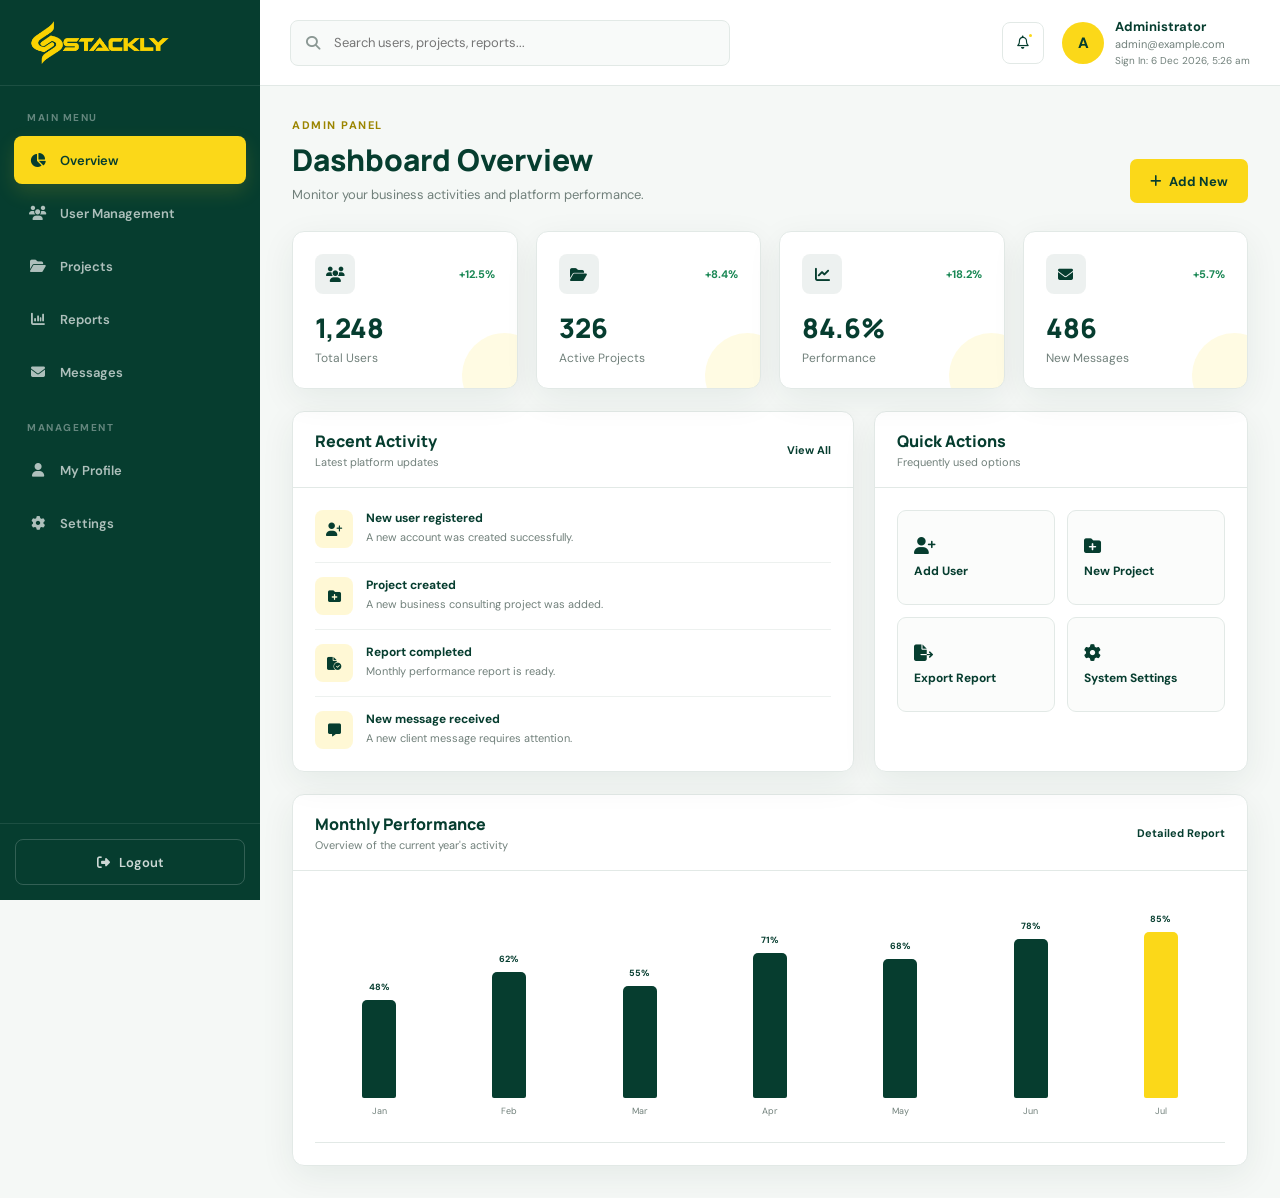
==== commit 2061f090: "Add files via upload" ====
--- a/admin-dashboard.html
+++ b/admin-dashboard.html
@@ -1339,11 +1339,9 @@
 
           <div class="user_details">
 
-            <strong>Administrator</strong>
-
-            <span id="headerEmail">
-              admin@example.com
-            </span>
+            <strong id="headerName">Administrator</strong>
+
+            <span id="headerEmail">admin@example.com</span>
 
           </div>
 
@@ -2830,6 +2828,40 @@
 
   </script>
 
+  <script>
+document.addEventListener("DOMContentLoaded", function () {
+
+    const email = localStorage.getItem("stacklyUserEmail");
+    const loginTime = localStorage.getItem("stacklyLoginTime");
+
+    const headerEmail = document.getElementById("headerEmail");
+    const headerAvatar = document.getElementById("headerAvatar");
+
+    if (email) {
+        headerEmail.textContent = email;
+
+        if (headerAvatar) {
+            headerAvatar.textContent = email.charAt(0).toUpperCase();
+        }
+    }
+
+    // Show Sign In Time below the email
+    if (loginTime && headerEmail) {
+        const loginTimeElement = document.createElement("small");
+        loginTimeElement.id = "headerLoginTime";
+        loginTimeElement.textContent = "Sign In: " + loginTime;
+
+        loginTimeElement.style.display = "block";
+        loginTimeElement.style.marginTop = "3px";
+        loginTimeElement.style.fontSize = "10px";
+        loginTimeElement.style.color = "#71807b";
+
+        headerEmail.parentElement.appendChild(loginTimeElement);
+    }
+
+});
+</script>
+
 </body>
 
 </html>
